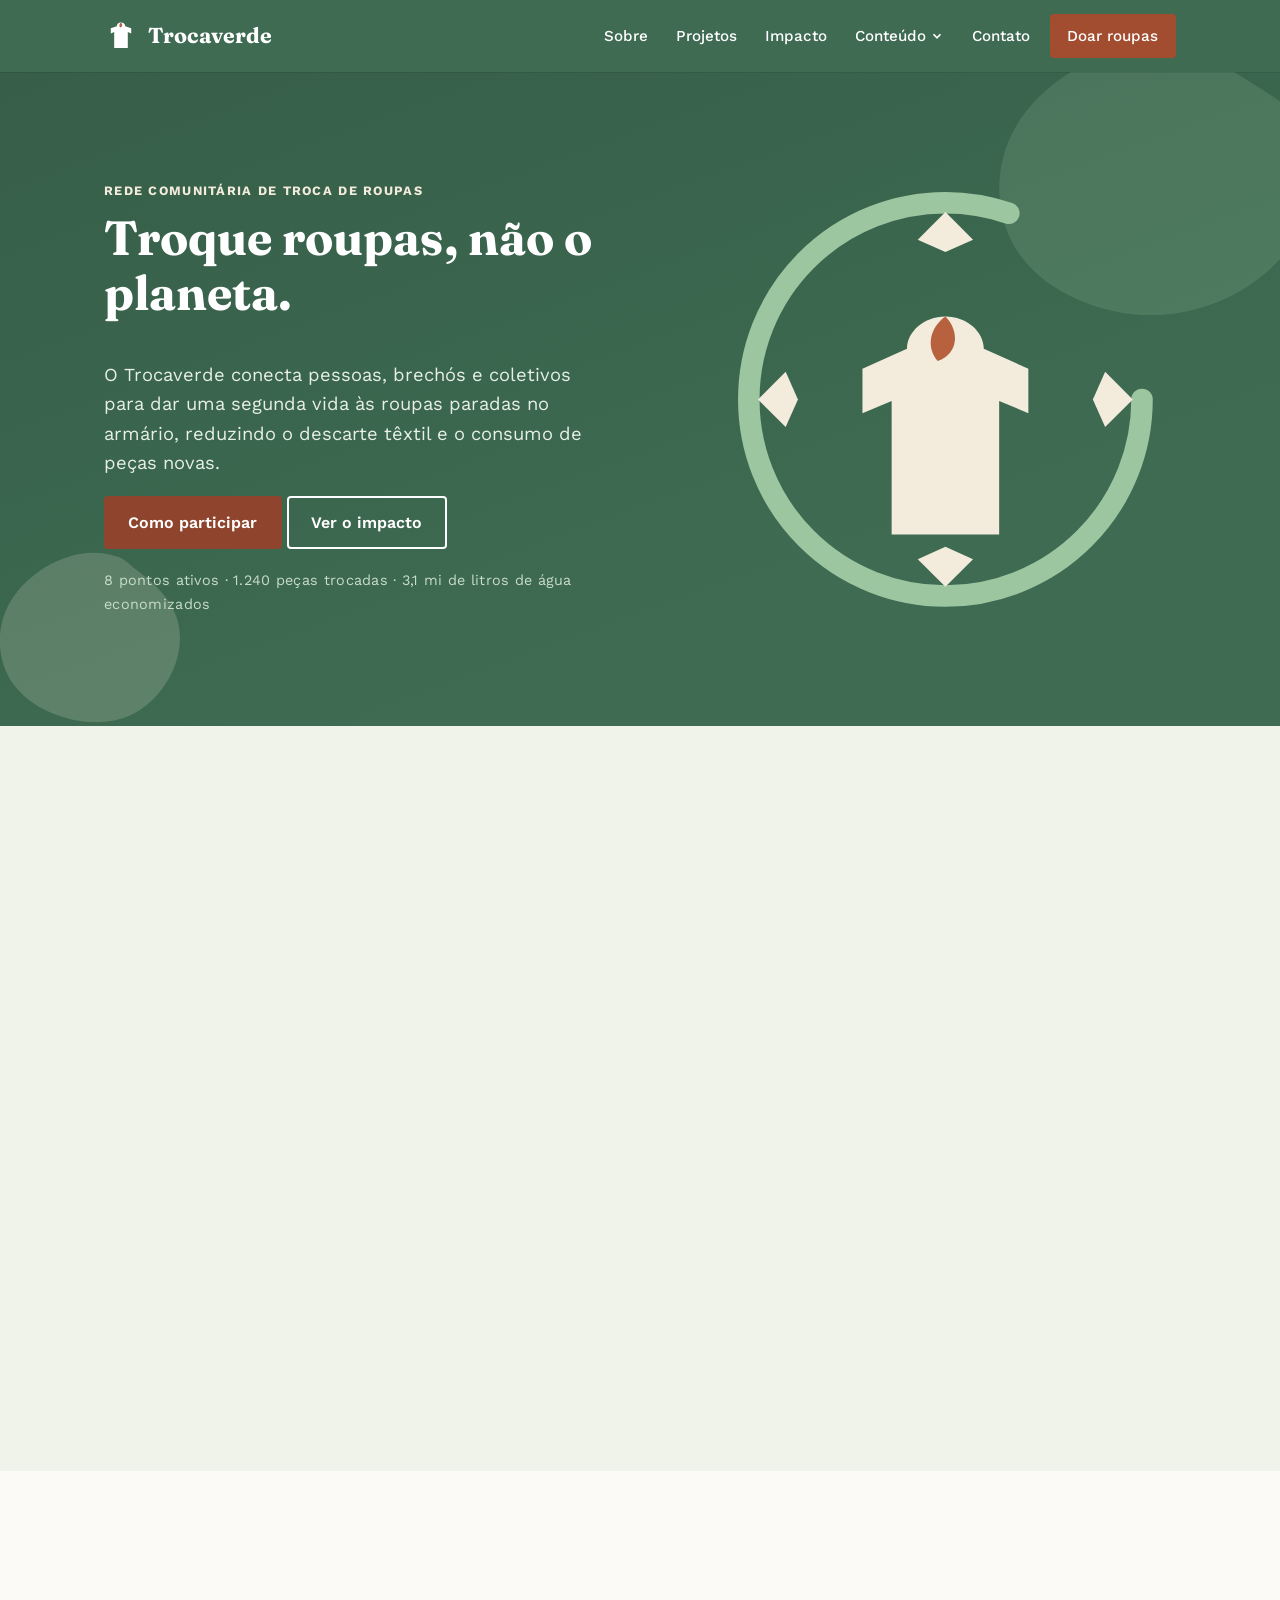
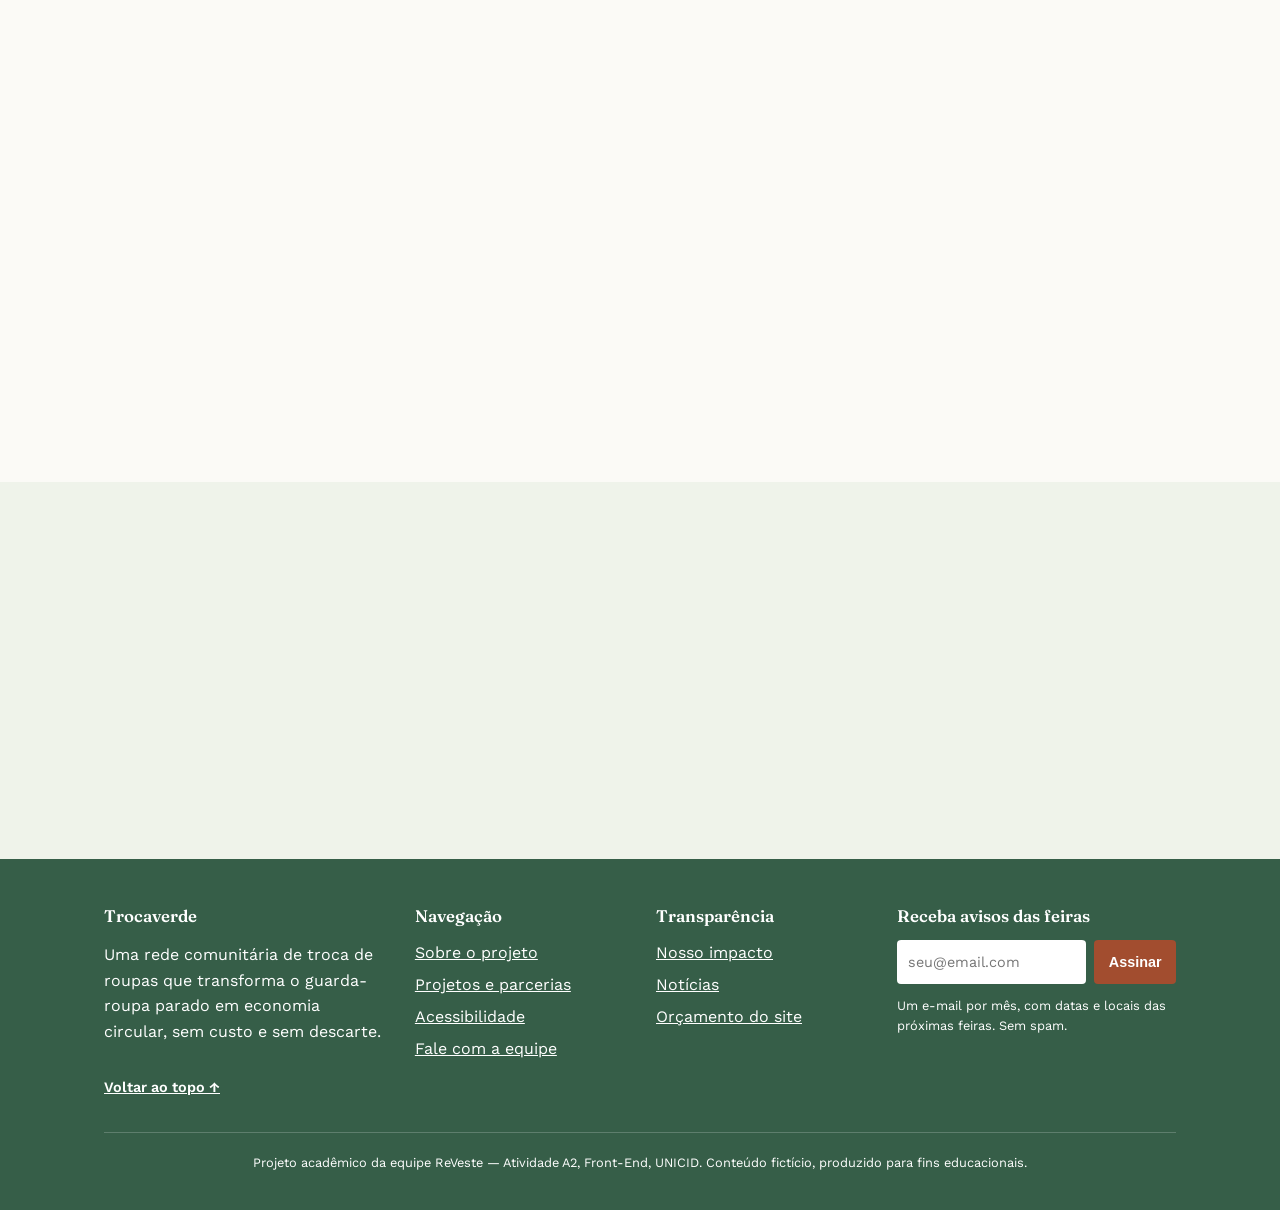
==== index.html @ b0b79efe "Replace checkbox with button for navigation toggle" ====
<!DOCTYPE html>
<html lang="pt-BR">
<head>
  <meta charset="UTF-8">
  <meta name="viewport" content="width=device-width, initial-scale=1.0">
  <title>Trocaverde — troque roupas, não o planeta</title>
  <meta name="description" content="Trocaverde é uma rede comunitária de troca e reaproveitamento de roupas que combate o descarte têxtil e incentiva o consumo consciente.">
  <link rel="preconnect" href="https://fonts.googleapis.com">
  <link rel="preconnect" href="https://fonts.gstatic.com" crossorigin>
  <link href="https://fonts.googleapis.com/css2?family=Fraunces:opsz,wght@9..144,500;9..144,700&family=Work+Sans:wght@400;500;600;700&display=swap" rel="stylesheet">
  <link rel="stylesheet" href="css/style.css">
  <link rel="icon" type="image/svg+xml" href="favicon.svg">
</head>
<body>
  <a class="skip-link" href="#conteudo-principal">Pular para o conteúdo principal</a>

  <header class="site-header">
    <div class="container">
      <a class="brand" href="index.html" aria-label="Trocaverde — página inicial">
        <svg viewBox="0 0 40 40" aria-hidden="true" focusable="false">
          <path d="M20 4c-2.8 0-5 2-5 4.4L8 11v6l4-1.6V34h16V15.4L32 17v-6l-7-2.6C25 6 22.8 4 20 4z" fill="#ffffff"/>
          <path d="M20 4c2 2 2 5-1 6-1.6-2-1-4.6 1-6z" fill="#B8613F"/>
        </svg>
        Trocaverde
      </a>
      <button type="button" class="nav-toggle-button" aria-label="Abrir menu de navegação" aria-expanded="false" aria-controls="main-nav">
        <svg viewBox="0 0 24 24" aria-hidden="true" focusable="false"><path d="M3 6h18M3 12h18M3 18h18" stroke="currentColor" stroke-width="2" stroke-linecap="round"/></svg>
      </button>
      <nav class="main-nav" id="main-nav" aria-label="Navegação principal">
        <ul>
          <li><a href="sobre.html">Sobre</a></li>
          <li><a href="projetos.html">Projetos</a></li>
          <li><a href="impacto.html">Impacto</a></li>
          <li class="has-dropdown">
            <button type="button" class="dropdown-toggle" aria-expanded="false" aria-controls="conteudo-menu">
              Conteúdo
              <svg class="chevron" viewBox="0 0 16 16" aria-hidden="true" focusable="false"><path d="M4 6l4 4 4-4" fill="none" stroke="currentColor" stroke-width="2"/></svg>
            </button>
            <ul class="dropdown" id="conteudo-menu">
              <li><a href="galeria.html">Galeria</a></li>
              <li><a href="midia.html">Mídia</a></li>
              <li><a href="noticias.html">Notícias</a></li>
              <li><a href="acessibilidade.html">Acessibilidade</a></li>
            </ul>
          </li>
          <li><a href="contato.html">Contato</a></li>
        </ul>
        <a class="btn btn-cta" href="contato.html#formulario">Doar roupas</a>
      </nav>
    </div>
  </header>

  <main id="conteudo-principal">
    <section class="hero">
      <div class="hero-blobs" aria-hidden="true">
        <svg class="blob-1" viewBox="0 0 200 200"><path d="M44,-58C60,-48,79,-38,86,-23C93,-8,88,12,78,28C68,44,53,56,36,63C19,70,0,72,-19,68C-38,64,-57,54,-68,39C-79,24,-82,4,-77,-14C-72,-32,-59,-47,-43,-57C-27,-67,-8,-72,9,-70C26,-68,32,-68,44,-58Z" fill="#9CC6A0" transform="translate(100 100)"/></svg>
        <svg class="blob-2" viewBox="0 0 200 200"><path d="M38,-49C50,-40,61,-29,66,-16C71,-3,70,12,64,26C58,40,47,53,33,60C19,67,2,68,-15,64C-32,60,-49,51,-59,37C-69,23,-72,4,-67,-13C-62,-30,-49,-44,-34,-53C-19,-62,-2,-66,13,-63C28,-60,26,-58,38,-49Z" fill="#F3ECDC" transform="translate(100 100)"/></svg>
      </div>
      <div class="container">
        <div>
          <p class="eyebrow" style="color:#F3ECDC;">Rede comunitária de troca de roupas</p>
          <h1>Troque roupas, não o planeta.</h1>
          <p class="lede">O Trocaverde conecta pessoas, brechós e coletivos para dar uma segunda vida às roupas paradas no armário, reduzindo o descarte têxtil e o consumo de peças novas.</p>
          <p>
            <a class="btn btn-primary" href="projetos.html">Como participar</a>
            <a class="btn btn-outline" href="impacto.html">Ver o impacto</a>
          </p>
          <p class="hero-trust">8 pontos ativos · 1.240 peças trocadas · 3,1 mi de litros de água economizados</p>
        </div>
        <svg class="hero-figure" viewBox="0 0 300 300" role="img" aria-label="Ilustração de uma camiseta cercada por setas circulares, representando a troca de roupas">
          <circle cx="150" cy="150" r="128" fill="none" stroke="#9CC6A0" stroke-width="14" stroke-dasharray="700" stroke-dashoffset="55" stroke-linecap="round"/>
          <path d="M150 28 l18 18 -18 8 -18-8Z" fill="#F3ECDC"/>
          <path d="M272 150 l-18 18 -8-18 8-18Z" fill="#F3ECDC"/>
          <path d="M150 272 l-18-18 18-8 18 8Z" fill="#F3ECDC"/>
          <path d="M28 150 l18-18 8 18-8 18Z" fill="#F3ECDC"/>
          <path d="M150 96c-14 0-25 10-25 21l-29 13v29l19-8v87h70v-87l19 8v-29l-29-13c0-11-11-21-25-21z" fill="#F3ECDC"/>
          <path d="M150 96c9 9 9 24-5 29-8-9-5-22 5-29z" fill="#B8613F"/>
        </svg>
      </div>
    </section>

    <section class="stats-strip" aria-label="Números do Trocaverde">
      <div class="container">
        <div class="grid grid--3">
          <div class="stat-overlap reveal">
            <span class="stat-number" data-counter="1240">0</span>
            <p>peças trocadas ou reaproveitadas</p>
          </div>
          <div class="stat-overlap reveal">
            <span class="stat-number">3,1 mi</span>
            <p>litros de água economizados (estimativa)</p>
          </div>
          <div class="stat-overlap reveal">
            <span class="stat-number" data-counter="8">0</span>
            <p>pontos de troca ativos na cidade</p>
          </div>
        </div>
      </div>
    </section>

    <section class="section">
      <div class="container">
        <div class="section-head reveal">
          <p class="eyebrow">Como funciona</p>
          <h2>Um ciclo simples: leve, troque, reaproveite</h2>
          <p>Em vez de descartar uma peça em bom estado, você a coloca de volta em circulação, e ela ganha um novo dono e uma nova história.</p>
        </div>
        <div class="steps reveal">
          <div class="step">
            <h3>Leve</h3>
            <p>Separe roupas em bom estado que você não usa mais e leve até um dos nossos pontos de troca.</p>
          </div>
          <div class="step">
            <h3>Troque</h3>
            <p>Escolha outras peças disponíveis no ponto de troca, sem custo. O único critério é o cuidado com o que é compartilhado.</p>
          </div>
          <div class="step">
            <h3>Reaproveite</h3>
            <p>O que não é trocado vai para ONGs e cooperativas parceiras, prolongando a vida útil de cada peça.</p>
          </div>
        </div>
      </div>
    </section>

    <section class="section section--alt">
      <div class="container">
        <div class="section-head reveal">
          <p class="eyebrow">Impacto</p>
          <h2>O impacto de trocar em vez de comprar</h2>
          <p>Números acumulados em 2026. O detalhamento completo está na página de impacto.</p>
        </div>
        <div class="grid grid--3">
          <article class="card reveal">
            <svg class="card-icon" viewBox="0 0 48 48" aria-hidden="true"><path d="M18 8a6 6 0 0 1 12 0v4l8 5a3 3 0 0 1-2 5.5H12A3 3 0 0 1 10 17l8-5z" fill="currentColor"/></svg>
            <h3>Roupas em circulação</h3>
            <p>1.240 peças já encontraram um novo dono, evitando que virassem resíduo.</p>
          </article>
          <article class="card reveal">
            <svg class="card-icon" viewBox="0 0 48 48" aria-hidden="true"><path d="M24 6c8 8 14 14 14 22a14 14 0 0 1-28 0c0-8 6-14 14-22z" fill="currentColor"/></svg>
            <h3>Água economizada</h3>
            <p>Cada peça que deixa de ser produzida poupa, em média, 2.500 litros de água.</p>
          </article>
          <article class="card reveal">
            <svg class="card-icon" viewBox="0 0 48 48" aria-hidden="true"><path d="M10 40V20l14-10 14 10v20H30V28H18v12z" fill="currentColor"/></svg>
            <h3>Pontos ativos</h3>
            <p>Oito pontos de troca fixos espalhados pela cidade, além das feiras mensais.</p>
          </article>
        </div>
      </div>
    </section>

    <section class="section">
      <div class="container">
        <div class="section-head reveal">
          <p class="eyebrow">Inclusão</p>
          <h2>Feito para todo mundo</h2>
          <p>O site e os pontos de troca são pensados para qualquer pessoa, incluindo quem usa leitor de tela, navega só pelo teclado ou precisa de alto contraste.</p>
          <p><a href="acessibilidade.html">Conheça nossas medidas de acessibilidade</a></p>
        </div>
      </div>
    </section>
  </main>

  <footer class="site-footer">
    <div class="container">
      <div class="footer-grid">
        <div>
          <h2>Trocaverde</h2>
          <p>Uma rede comunitária de troca de roupas que transforma o guarda-roupa parado em economia circular, sem custo e sem descarte.</p>
          <a class="back-to-top" href="#conteudo-principal">Voltar ao topo ↑</a>
        </div>
        <div>
          <h2>Navegação</h2>
          <ul>
            <li><a href="sobre.html">Sobre o projeto</a></li>
            <li><a href="projetos.html">Projetos e parcerias</a></li>
            <li><a href="acessibilidade.html">Acessibilidade</a></li>
            <li><a href="contato.html">Fale com a equipe</a></li>
          </ul>
        </div>
        <div>
          <h2>Transparência</h2>
          <ul>
            <li><a href="impacto.html">Nosso impacto</a></li>
            <li><a href="noticias.html">Notícias</a></li>
            <li><a href="orcamento_hospedagem.html">Orçamento do site</a></li>
          </ul>
        </div>
        <div>
          <h2>Receba avisos das feiras</h2>
          <form class="newsletter-form" data-newsletter-form>
            <label for="newsletter-email" class="visually-hidden">Seu e-mail</label>
            <input type="email" id="newsletter-email" name="newsletter-email" placeholder="seu@email.com" required autocomplete="email">
            <button type="submit">Assinar</button>
          </form>
          <p class="newsletter-status" role="status" aria-live="polite" aria-atomic="true" hidden></p>
          <p class="social-note">Um e-mail por mês, com datas e locais das próximas feiras. Sem spam.</p>
        </div>
      </div>
      <p class="footer-bottom">Projeto acadêmico da equipe ReVeste — Atividade A2, Front-End, UNICID. Conteúdo fictício, produzido para fins educacionais.</p>
    </div>
  </footer>

  <script src="js/main.js" defer></script>
</body>
</html>
---- css/style.css ----
/* ==========================================================================
   Trocaverde — folha de estilos (equipe ReVeste)
   ========================================================================== */

:root {
  --color-bg: #EFF3EA;
  --color-bg-alt: #FBFAF6;
  --color-ink: #1F2A22;
  --color-ink-soft: #4A564C;
  --color-primary: #3E6B52;
  --color-primary-dark: #365E48;
  --color-secondary: #9CC6A0;
  --color-accent: #A24D2F;
  --color-accent-dark: #8F452D;
  --color-card: #F3ECDC;
  --color-border: rgba(31, 42, 34, 0.18);
  --color-white: #ffffff;

  --font-display: 'Fraunces', Georgia, serif;
  --font-body: 'Work Sans', Arial, sans-serif;

  --text-xs: 0.8rem;
  --text-sm: 0.9rem;
  --text-base: 1rem;
  --text-lg: 1.15rem;
  --text-xl: 1.35rem;
  --text-2xl: 1.75rem;
  --text-3xl: 2.25rem;

  --space-1: 0.25rem;
  --space-2: 0.5rem;
  --space-3: 0.75rem;
  --space-4: 1rem;
  --space-5: 1.5rem;
  --space-6: 2rem;
  --space-7: 3rem;
  --space-8: 4rem;

  --max-width: 1120px;
  --radius-sm: 4px;
  --radius-md: 8px;
  --radius-lg: 12px;
}

*, *::before, *::after { box-sizing: border-box; }
html { scroll-behavior: smooth; }
body {
  margin: 0;
  font-family: var(--font-body);
  color: var(--color-ink);
  background: var(--color-bg);
  line-height: 1.6;
}
img, svg { max-width: 100%; }
a { color: var(--color-primary-dark); }
ul { list-style: none; margin: 0; padding: 0; }
h1, h2, h3 {
  font-family: var(--font-display);
  color: var(--color-primary-dark);
  line-height: 1.15;
  margin-top: 0;
}
h1 { font-size: clamp(2rem, 4vw, 3rem); font-weight: 700; }
h2 { font-size: clamp(1.5rem, 3vw, 2.1rem); font-weight: 600; }
h3 { font-size: var(--text-xl); font-weight: 600; }
p { max-width: 68ch; }
code { background: rgba(31,42,34,0.08); padding: 0.1rem 0.35rem; border-radius: var(--radius-sm); }

.container {
  width: 100%;
  max-width: var(--max-width);
  margin-inline: auto;
  padding-inline: 1.5rem;
}

/* ---------- Acessibilidade ---------- */
:focus-visible {
  outline: 3px solid var(--color-accent);
  outline-offset: 3px;
}
.skip-link {
  position: absolute;
  left: -999px;
  top: 0;
  background: var(--color-primary-dark);
  color: var(--color-white);
  padding: 0.75rem 1.25rem;
  z-index: 100;
}
.skip-link:focus { left: 0; }
.visually-hidden {
  position: absolute;
  width: 1px;
  height: 1px;
  margin: -1px;
  padding: 0;
  overflow: hidden;
  clip: rect(0, 0, 0, 0);
  white-space: nowrap;
  border: 0;
}
@media (prefers-reduced-motion: reduce) {
  html { scroll-behavior: auto; }
  *, *::before, *::after { animation-duration: 0.001ms !important; transition-duration: 0.001ms !important; }
  .reveal { opacity: 1 !important; transform: none !important; }
}

/* ---------- Cabeçalho e navegação ---------- */
.site-header {
  position: sticky;
  top: 0;
  z-index: 50;
  background: var(--color-primary);
  box-shadow: 0 1px 0 rgba(0,0,0,0.08);
  transition: box-shadow 0.25s ease;
}
.site-header.is-scrolled {
  box-shadow: 0 4px 18px rgba(0,0,0,0.18);
}
.site-header .container {
  display: flex;
  align-items: center;
  justify-content: space-between;
  padding-block: 0.9rem;
  gap: 1rem;
  transition: padding 0.25s ease;
}
.site-header.is-scrolled .container { padding-block: 0.55rem; }

.brand {
  display: flex;
  align-items: center;
  gap: 0.6rem;
  color: var(--color-white);
  text-decoration: none;
  font-family: var(--font-display);
  font-size: 1.35rem;
  font-weight: 700;
}
.brand svg { width: 34px; height: 34px; flex-shrink: 0; }
.brand:hover { opacity: 0.9; }

.nav-toggle-button {
  display: none;
  color: var(--color-white);
  cursor: pointer;
  padding: 0.55rem;
  min-width: 44px;
  min-height: 44px;
  align-items: center;
  justify-content: center;
  border: 1px solid rgba(255,255,255,0.55);
  border-radius: var(--radius-sm);
  background: transparent;
}
.nav-toggle-button svg { width: 28px; height: 28px; }
.nav-toggle-button:focus-visible {
  outline: 3px solid var(--color-white);
  outline-offset: 3px;
}

.main-nav {
  display: flex;
  align-items: center;
  gap: 0.5rem;
}
.main-nav ul {
  display: flex;
  flex-wrap: wrap;
  gap: 0.25rem;
  align-items: center;
}
.main-nav a,
.dropdown-toggle {
  display: inline-flex;
  align-items: center;
  gap: 0.25rem;
  color: var(--color-white);
  text-decoration: none;
  font-family: var(--font-body);
  font-size: 0.95rem;
  font-weight: 500;
  padding: 0.5rem 0.75rem;
  border-radius: var(--radius-sm);
  background: transparent;
  border: 0;
  cursor: pointer;
  position: relative;
}
.main-nav a::after,
.dropdown-toggle::after {
  content: "";
  position: absolute;
  left: 0.75rem;
  right: 0.75rem;
  bottom: 0.25rem;
  height: 2px;
  background: var(--color-secondary);
  transform: scaleX(0);
  transform-origin: left;
  transition: transform 0.2s ease;
}
.main-nav a:hover::after,
.dropdown-toggle:hover::after,
.main-nav a[aria-current="page"]::after,
.has-current > .dropdown-toggle::after {
  transform: scaleX(1);
}
.main-nav a:hover,
.dropdown-toggle:hover { background: rgba(0,0,0,0.12); }
.main-nav a:focus-visible,
.dropdown-toggle:focus-visible { outline-color: var(--color-white); }

.has-dropdown { position: relative; }
.chevron { width: 14px; height: 14px; }
.main-nav .dropdown {
  display: none;
  position: absolute;
  top: 100%;
  left: 0;
  min-width: 200px;
  background: var(--color-primary-dark);
  border-radius: var(--radius-md);
  padding: 0.5rem;
  box-shadow: 0 12px 32px rgba(0,0,0,0.22);
  z-index: 10;
}
.has-dropdown.is-open > .dropdown { display: block; }
.dropdown[hidden] { display: none !important; }
.dropdown li { width: 100%; }
.dropdown a { display: block; width: 100%; padding: 0.5rem 0.75rem; }
.dropdown a::after { display: none; }
.has-dropdown.has-current > .dropdown-toggle::after {
  background: var(--color-accent);
  transform: scaleX(1);
}

.btn-cta {
  background: var(--color-accent) !important;
  color: var(--color-white) !important;
  font-weight: 600;
  padding: 0.6rem 1.1rem !important;
  border-radius: var(--radius-sm);
  white-space: nowrap;
}
.btn-cta::after { display: none !important; }
.btn-cta:hover { background: #8F452D !important; }

@media (max-width: 900px) {
  .nav-toggle-button { display: inline-flex; }
  .site-header .container { flex-wrap: wrap; }
  .main-nav { display: none; width: 100%; order: 3; flex-direction: column; align-items: stretch; padding-bottom: 1rem; }
  .site-header.menu-open .main-nav { display: flex; }
  .main-nav ul { flex-direction: column; align-items: stretch; }
  .main-nav a, .dropdown-toggle { padding: 0.65rem 0.5rem; }
  .main-nav a::after, .dropdown-toggle::after { display: none; }
  .has-dropdown { width: 100%; }
  .main-nav .dropdown { position: static; box-shadow: none; padding-left: 1rem; background: transparent; min-width: 0; }
  .btn-cta { margin-top: 0.5rem; text-align: center; }
}

/* ---------- Hero e faixas de topo ---------- */
.hero {
  background: linear-gradient(160deg, var(--color-primary-dark) 0%, var(--color-primary) 70%);
  color: var(--color-white);
  padding-block: clamp(3rem, 8vw, 6rem);
  position: relative;
  overflow: hidden;
}
.hero-blobs {
  position: absolute;
  inset: 0;
  pointer-events: none;
  opacity: 0.18;
}
.hero-blobs svg { position: absolute; }
.hero-blobs .blob-1 { width: 380px; top: -80px; right: -60px; }
.hero-blobs .blob-2 { width: 260px; bottom: -40px; left: -40px; }
.hero h1 { color: var(--color-white); }
.hero .container {
  display: grid;
  grid-template-columns: 1.1fr 0.9fr;
  gap: 3rem;
  align-items: center;
  position: relative;
  z-index: 1;
}
.hero p.lede { font-size: var(--text-lg); color: #E7EFE6; max-width: 46ch; }
.hero-trust {
  margin-top: 1.25rem;
  font-size: var(--text-sm);
  color: #C9DCC9;
  letter-spacing: 0.02em;
}
.hero-figure { width: 100%; aspect-ratio: 1 / 1; }
@media (max-width: 780px) {
  .hero .container { grid-template-columns: 1fr; }
  .hero-figure { max-width: 280px; margin-inline: auto; }
}

.page-hero {
  background: var(--color-primary-dark);
  color: var(--color-white);
  padding-block: 2.75rem;
}
.page-hero h1 { color: var(--color-white); }
.page-hero p { color: #E7EFE6; font-size: var(--text-lg); max-width: 62ch; margin-bottom: 0; }

/* ---------- Estatísticas sobrepostas ---------- */
.stats-strip {
  margin-top: -3.5rem;
  position: relative;
  z-index: 2;
  padding-bottom: 1.5rem;
}
.stat-overlap {
  background: var(--color-bg-alt);
  border-radius: var(--radius-lg);
  padding: 1.75rem;
  box-shadow: 0 10px 30px rgba(31,42,34,0.15);
  text-align: center;
}
.stat-overlap .stat-number {
  font-family: var(--font-display);
  font-size: 2.5rem;
  font-weight: 700;
  color: var(--color-primary-dark);
  display: block;
  line-height: 1.1;
}
.stat-overlap p { color: var(--color-ink-soft); margin: 0.5rem 0 0; font-size: 0.95rem; max-width: none; }

/* ---------- Botões ---------- */
.btn {
  display: inline-block;
  font-family: var(--font-body);
  font-weight: 600;
  font-size: var(--text-base);
  text-decoration: none;
  padding: 0.75rem 1.4rem;
  border-radius: var(--radius-sm);
  border: 2px solid transparent;
  cursor: pointer;
  transition: background 0.2s ease, transform 0.2s ease;
}
.btn-primary { background: var(--color-accent-dark); color: var(--color-white); }
.btn-primary:hover { background: #743923; }
.btn-outline { color: var(--color-white); border-color: var(--color-white); }
.btn-outline:hover { background: rgba(255,255,255,0.14); }
.hero .btn:focus-visible { outline-color: var(--color-white); }

/* ---------- Seções e grades ---------- */
.section { padding-block: clamp(2.5rem, 6vw, 4.5rem); }
.section--alt { background: var(--color-bg-alt); }
.section-head { max-width: 62ch; margin-bottom: 2rem; }
.section-head p { color: var(--color-ink-soft); }

.eyebrow {
  display: inline-block;
  font-size: var(--text-xs);
  font-weight: 700;
  letter-spacing: 0.1em;
  text-transform: uppercase;
  color: var(--color-accent-dark);
  margin-bottom: 0.5rem;
}

.grid { display: grid; gap: 1.75rem; }
.grid--3 { grid-template-columns: repeat(3, 1fr); }
.grid--2 { grid-template-columns: repeat(2, 1fr); }
@media (max-width: 900px) { .grid--3 { grid-template-columns: repeat(2, 1fr); } }
@media (max-width: 620px) { .grid--3, .grid--2 { grid-template-columns: 1fr; } }

/* ---------- Cards ---------- */
.card {
  background: var(--color-card);
  border-radius: var(--radius-lg);
  padding: 1.75rem;
  box-shadow: 0 2px 8px rgba(31,42,34,0.06);
  transition: transform 0.22s ease, box-shadow 0.22s ease;
}
.card:hover {
  transform: translateY(-4px);
  box-shadow: 0 10px 24px rgba(31,42,34,0.12);
}
.card h3 { margin-bottom: 0.5rem; }
.card p { color: var(--color-ink-soft); margin-bottom: 0; }

.card-icon {
  width: 40px;
  height: 40px;
  color: var(--color-primary-dark);
  margin-bottom: 1rem;
}

.stat-card {
  background: var(--color-primary-dark);
  color: var(--color-white);
  border-radius: var(--radius-lg);
  padding: 1.75rem;
  box-shadow: 0 2px 8px rgba(31,42,34,0.08);
}
.stat-card .stat-number {
  font-family: var(--font-display);
  font-size: 2.5rem;
  font-weight: 700;
  display: block;
  line-height: 1.1;
}
.stat-card p { color: #E7EFE6; margin-bottom: 0; }

.leaf-list li { position: relative; padding-left: 1.6rem; margin-bottom: 0.75rem; }
.leaf-list li::before {
  content: "";
  position: absolute;
  left: 0;
  top: 0.5rem;
  width: 10px;
  height: 10px;
  background: var(--color-accent);
  border-radius: 40% 0 40% 0;
}

.hint { font-size: var(--text-sm); color: var(--color-ink-soft); font-weight: 400; }

/* ---------- Passos numerados ---------- */
.steps {
  counter-reset: step;
  display: grid;
  gap: 2rem;
  grid-template-columns: repeat(3, 1fr);
  position: relative;
  padding-top: 1rem;
}
.steps::before {
  content: "";
  position: absolute;
  top: 3.25rem;
  left: 16.66%;
  right: 16.66%;
  height: 2px;
  background: var(--color-secondary);
  z-index: 0;
}
.step { text-align: center; position: relative; z-index: 1; }
.step::before {
  counter-increment: step;
  content: counter(step);
  display: inline-flex;
  align-items: center;
  justify-content: center;
  width: 3.5rem;
  height: 3.5rem;
  border-radius: 50%;
  background: var(--color-primary);
  color: var(--color-white);
  font-family: var(--font-display);
  font-size: 1.5rem;
  font-weight: 700;
  margin-bottom: 1rem;
  box-shadow: 0 4px 12px rgba(31,42,34,0.15);
}
.step h3 { margin-bottom: 0.35rem; }
.step p { color: var(--color-ink-soft); max-width: 32ch; margin-inline: auto; }
@media (max-width: 720px) {
  .steps { grid-template-columns: 1fr; }
  .steps::before { display: none; }
}

/* ---------- Citação em destaque ---------- */
.pull-quote {
  border-left: 4px solid var(--color-accent);
  background: var(--color-bg-alt);
  padding: 1.5rem 1.75rem;
  border-radius: var(--radius-md);
  font-family: var(--font-display);
  font-size: var(--text-lg);
  color: var(--color-primary-dark);
  max-width: 62ch;
}
.pull-quote cite {
  display: block;
  margin-top: 0.75rem;
  font-family: var(--font-body);
  font-size: var(--text-sm);
  font-style: normal;
  color: var(--color-ink-soft);
}

/* ---------- Tabelas ---------- */
.table-wrap { overflow-x: auto; max-width: 100%; }
.table-wrap:focus-visible { outline: 3px solid var(--color-accent); outline-offset: 3px; }
table { width: 100%; border-collapse: collapse; min-width: 560px; background: var(--color-bg-alt); }
caption { text-align: left; font-weight: 600; margin-bottom: 0.75rem; color: var(--color-ink-soft); }
th, td { text-align: left; padding: 0.85rem 1rem; border-bottom: 1px solid var(--color-border); }
thead th { background: var(--color-primary); color: var(--color-white); font-weight: 600; }
tbody tr:nth-child(even) { background: rgba(62,107,82,0.07); }
tbody tr.is-highlight { outline: 2px solid var(--color-accent); outline-offset: -2px; }

/* ---------- Gráfico de barras ---------- */
.bar-chart {
  display: flex;
  align-items: flex-end;
  gap: 0.85rem;
  height: 320px;
  padding: 2.5rem 0 2.75rem;
  margin-top: 1rem;
}
.bar {
  flex: 1;
  height: calc(var(--value) / 280 * 100%);
  background: var(--color-secondary);
  border-radius: 6px 6px 0 0;
  position: relative;
  min-height: 1rem;
  transition: background 0.2s ease;
}
.bar--highlight { background: var(--color-accent); }
.bar span {
  position: absolute;
  top: -1.6rem;
  left: 50%;
  transform: translateX(-50%);
  font-size: var(--text-sm);
  font-weight: 600;
  color: var(--color-ink);
}
.bar b {
  position: absolute;
  bottom: -1.9rem;
  left: 50%;
  transform: translateX(-50%);
  font-size: var(--text-sm);
  font-weight: 500;
  color: var(--color-ink-soft);
}
@media (max-width: 560px) {
  .bar-chart { gap: 0.4rem; height: 260px; }
  .bar span { font-size: 0.8rem; }
  .bar b { font-size: 0.8rem; }
}

/* ---------- Barras de progresso ---------- */
.progress-list { display: grid; gap: 1rem; margin-bottom: 2rem; max-width: 640px; }
.progress-head {
  display: flex;
  justify-content: space-between;
  font-size: var(--text-sm);
  font-weight: 600;
  margin-bottom: 0.35rem;
}
.progress-track {
  background: rgba(62,107,82,0.15);
  border-radius: 999px;
  height: 10px;
  overflow: hidden;
}
.progress-fill {
  height: 100%;
  background: var(--color-primary);
  border-radius: 999px;
}
.progress-fill--accent { background: var(--color-accent); }

/* ---------- Galeria ---------- */
.gallery-filters {
  display: flex;
  flex-wrap: wrap;
  gap: 0.5rem;
  margin-bottom: 2rem;
}
.gallery-filters button {
  font-family: var(--font-body);
  font-size: var(--text-sm);
  font-weight: 600;
  padding: 0.5rem 1rem;
  border-radius: 999px;
  border: 1.5px solid var(--color-border);
  background: var(--color-bg-alt);
  color: var(--color-ink);
  cursor: pointer;
  transition: background 0.2s, color 0.2s, border-color 0.2s;
}
.gallery-filters button[aria-pressed="true"] {
  background: var(--color-primary);
  color: var(--color-white);
  border-color: var(--color-primary);
}

.gallery-grid {
  display: grid;
  grid-template-columns: repeat(3, minmax(0, 1fr));
  gap: 1.25rem;
  align-items: start;
}
@media (max-width: 900px) {
  .gallery-grid { grid-template-columns: repeat(2, minmax(0, 1fr)); }
}
@media (max-width: 560px) {
  .gallery-grid { grid-template-columns: 1fr; gap: 1.5rem; }
}
.gallery-grid figure {
  display: flex;
  flex-direction: column;
  min-width: 0;
  margin: 0;
  border-radius: 0;
  overflow: visible;
  background: transparent;
}
.gallery-grid figure[hidden] { display: none; }
.gallery-trigger {
  display: block;
  width: 100%;
  height: auto;
  flex: 0 0 auto;
  padding: 0;
  border: 0;
  border-radius: var(--radius-md);
  text-align: left;
  color: inherit;
  background: transparent;
  cursor: zoom-in;
}
.gallery-trigger:focus-visible {
  outline: 3px solid var(--color-accent);
  outline-offset: 4px;
}
.gallery-trigger:hover .swatch { filter: brightness(0.97); }
.gallery-caption {
  display: block;
  flex: 0 0 auto;
  margin: 0.55rem 0 0.85rem;
  font-size: var(--text-sm);
  line-height: 1.5;
  color: var(--color-ink);
}
.gallery-caption .fonte {
  display: block;
  font-size: var(--text-xs);
  line-height: 1.5;
  color: var(--color-ink-soft);
  margin-top: 0.15rem;
}

.swatch {
  width: 100%;
  aspect-ratio: 4 / 5;
  display: flex;
  align-items: center;
  justify-content: center;
  position: relative;
  overflow: hidden;
  border-radius: var(--radius-md);
  background: #fff;
}
.swatch img {
  display: block;
  width: 100%;
  height: 100%;
  object-fit: contain;
}
.swatch svg { width: 38%; height: auto; }
.swatch--verde { background: #9CC6A0; color: #2B4C3A; }
.swatch--bege { background: #F3ECDC; color: #8F452D; }
.swatch--verde-claro { background: #CFE0D2; color: #2B4C3A; }
.swatch--creme { background: #E8D9C3; color: #3E6B52; }
.swatch--verde-medio { background: #B8DBC0; color: #2B4C3A; }



/* Lightbox */
dialog {
  border: 0;
  border-radius: var(--radius-lg);
  padding: 1.5rem;
  max-width: 520px;
  width: 92vw;
  background: var(--color-bg-alt);
  color: var(--color-ink);
}
dialog::backdrop { background: rgba(15, 22, 18, 0.65); }
dialog .close {
  position: absolute;
  top: 0.5rem;
  right: 0.5rem;
  background: transparent;
  border: 0;
  font-size: 1.5rem;
  line-height: 1;
  cursor: pointer;
  color: var(--color-ink);
  padding: 0.35rem 0.6rem;
  border-radius: var(--radius-sm);
}
dialog .close:hover { background: rgba(0,0,0,0.08); }
dialog .lightbox-content .swatch { width: 100%; border-radius: var(--radius-md); }
dialog .lightbox-caption { margin-top: 1rem; font-size: var(--text-sm); }

/* ---------- Mídia ---------- */
.media-grid {
  display: grid;
  grid-template-columns: 1.4fr 1fr;
  gap: 1.75rem;
  margin-bottom: 2.75rem;
  align-items: start;
}
@media (max-width: 820px) { .media-grid { grid-template-columns: 1fr; } }

.media-block { margin-bottom: 2.75rem; }
.media-block h2 { font-size: var(--text-2xl); }

/* Caixa do vídeo */
.media-frame { 
  background: var(--color-ink); 
  border-radius: var(--radius-lg); 
  overflow: hidden; 
  aspect-ratio: 16 / 9; 
  width: 100%; 
}

/* Vídeo e Iframe preenchem a caixa sem cortar (contain em vez de cover) */
.media-frame video, 
iframe.map-embed { 
  width: 100%; 
  height: 100%; 
  object-fit: contain; /* Mostra o vídeo inteiro */
  display: block; 
  border: 0; 
}

/* Áudio volta ao normal */
audio { 
  width: 100%; 
  height: 54px; /* Remove a altura forçada */
  display: block; 
  margin-bottom: 1rem;
  background: var(--color-card);
  border-radius: var(--radius-sm);
}

/* Mapa */
iframe.map-embed { height: 360px; }

.transcript {
  margin-top: 0.75rem;
  font-size: var(--text-sm);
  color: var(--color-ink-soft);
}
.transcript summary { cursor: pointer; font-weight: 600; color: var(--color-primary-dark); }
.transcript p { margin-top: 0.5rem; }

.map-layout { display: grid; grid-template-columns: 1.4fr 1fr; gap: 1.75rem; align-items: start; }
@media (max-width: 820px) { .map-layout { grid-template-columns: 1fr; } }

/* ---------- Notícias ---------- */
.news-featured {
  display: grid;
  grid-template-columns: 1.2fr 1fr;
  gap: 1.75rem;
  background: var(--color-card);
  border-radius: var(--radius-lg);
  padding: 1.75rem;
  margin-bottom: 2.5rem;
  align-items: center;
}
.news-featured .news-cover { aspect-ratio: 4 / 3; border-radius: var(--radius-md); }
@media (max-width: 720px) { .news-featured { grid-template-columns: 1fr; } }

.news-cover {
  background: linear-gradient(135deg, var(--color-secondary), var(--color-primary));
  border-radius: var(--radius-md);
  display: flex;
  align-items: center;
  justify-content: center;
  color: var(--color-white);
  font-family: var(--font-display);
  font-size: var(--text-2xl);
  aspect-ratio: 16 / 9;
  margin-bottom: 0.75rem;
}
.news-cover svg { width: 48px; height: 48px; }

.news-card {
  padding-bottom: 1.5rem;
  border-bottom: 1px solid var(--color-border);
}
.news-card p { color: var(--color-ink-soft); }
.news-meta {
  display: flex;
  flex-wrap: wrap;
  gap: 0.5rem 0.9rem;
  align-items: center;
  font-size: var(--text-xs);
  color: var(--color-ink-soft);
  margin-bottom: 0.35rem;
}
.news-tag {
  background: var(--color-accent);
  color: var(--color-white);
  padding: 0.15rem 0.55rem;
  border-radius: 999px;
  font-weight: 600;
  font-size: 0.72rem;
  text-transform: uppercase;
  letter-spacing: 0.04em;
}
.news-date { color: var(--color-accent-dark) !important; font-weight: 600; font-size: var(--text-sm); margin-bottom: 0.25rem; }

/* ---------- Equipe ---------- */
.team-card { text-align: center; }
.avatar {
  width: 64px;
  height: 64px;
  border-radius: 50%;
  background: var(--color-primary);
  color: var(--color-white);
  display: inline-flex;
  align-items: center;
  justify-content: center;
  font-family: var(--font-display);
  font-size: 1.5rem;
  font-weight: 700;
  margin-bottom: 0.75rem;
}
.team-role { color: var(--color-accent-dark) !important; font-weight: 600; font-size: var(--text-sm); margin-bottom: 0.25rem !important; }

/* ---------- Formulário ---------- */
.contact-layout {
  display: grid;
  grid-template-columns: 1.6fr 1fr;
  gap: 2rem;
  align-items: start;
}
@media (max-width: 820px) { .contact-layout { grid-template-columns: 1fr; } }

.contact-aside { display: grid; gap: 1.25rem; }
.contact-aside .card { padding: 1.25rem 1.5rem; }
.contact-aside h3 { margin-bottom: 0.75rem; }

fieldset { border: 1px solid var(--color-border); border-radius: var(--radius-md); padding: 1.25rem; margin: 0 0 1.5rem; }
legend { font-family: var(--font-display); font-weight: 600; padding-inline: 0.5rem; color: var(--color-primary-dark); }
.form-grid { display: grid; grid-template-columns: repeat(2, 1fr); gap: 1.25rem; }
@media (max-width: 700px) { .form-grid { grid-template-columns: 1fr; } }
.field { display: flex; flex-direction: column; gap: 0.35rem; }
.field.full { grid-column: 1 / -1; }
label { font-weight: 600; font-size: 0.95rem; }
.check { display: flex; gap: 0.6rem; align-items: flex-start; font-weight: 500; }
.check input { margin-top: 0.3rem; }
input, select, textarea {
  font-family: var(--font-body);
  font-size: var(--text-base);
  padding: 0.7rem 0.85rem;
  border: 1.5px solid #6b776d;
  border-radius: var(--radius-sm);
  background: var(--color-white);
  color: var(--color-ink);
}
textarea { resize: vertical; min-height: 130px; }
input:user-invalid,
textarea:user-invalid,
select:user-invalid,
input[aria-invalid="true"],
textarea[aria-invalid="true"],
select[aria-invalid="true"] {
  border-color: var(--color-accent-dark);
  border-width: 2px;
}
input:focus-visible,
select:focus-visible,
textarea:focus-visible { outline-color: var(--color-accent); }

.field-error {
  color: var(--color-accent-dark);
  font-size: var(--text-sm);
  font-weight: 600;
  margin: 0;
}
.char-counter {
  font-size: var(--text-xs);
  color: var(--color-ink-soft);
  text-align: right;
  margin: 0;
}
.form-success {
  background: #d9ecdc;
  color: #1c4a2c;
  border-left: 4px solid var(--color-primary);
  padding: 0.9rem 1rem;
  border-radius: var(--radius-sm);
  font-weight: 600;
  margin-top: 1rem;
}

/* ---------- Rodapé ---------- */
.site-footer { background: var(--color-primary-dark); color: #FFFFFF; padding-block: 3rem 1.5rem; }
.footer-grid {
  display: grid;
  grid-template-columns: 1.2fr 0.9fr 0.9fr 1.2fr;
  gap: 2rem;
  margin-bottom: 2rem;
}
@media (max-width: 900px) { .footer-grid { grid-template-columns: 1fr 1fr; } }
@media (max-width: 560px) { .footer-grid { grid-template-columns: 1fr; } }
.site-footer h2 { color: var(--color-white); font-size: 1.05rem; }
.site-footer a { color: #FFFFFF; }
.site-footer li { margin-bottom: 0.4rem; }
.back-to-top {
  display: inline-block;
  margin-top: 1rem;
  font-size: var(--text-sm);
  color: #FFFFFF !important;
  text-decoration: underline;
  font-weight: 600;
}
.back-to-top:hover { text-decoration: underline; }

.newsletter-form { display: flex; flex-wrap: wrap; gap: 0.5rem; margin-top: 0.5rem; }
.newsletter-status { margin-top: 0.65rem; color: #FFFFFF; font-size: var(--text-sm); }
.newsletter-status[hidden] { display: none; }
.newsletter-form input {
  min-height: 44px;
  flex: 1;
  min-width: 0;
  padding: 0.55rem 0.7rem;
  border: 0;
  border-radius: var(--radius-sm);
  font-size: var(--text-sm);
}
.newsletter-form button {
  min-height: 44px;
  padding: 0.55rem 0.9rem;
  background: var(--color-accent);
  color: var(--color-white);
  border: 0;
  border-radius: var(--radius-sm);
  font-weight: 600;
  cursor: pointer;
  font-size: var(--text-sm);
}
.newsletter-form button:hover { background: #8F452D; }
.social-note { font-size: var(--text-xs); color: #FFFFFF; margin-top: 0.75rem; }

.footer-bottom {
  border-top: 1px solid rgba(255,255,255,0.2);
  padding-top: 1.25rem;
  font-size: var(--text-xs);
  text-align: center;
  color: #FFFFFF;
  max-width: none;
}

/* ---------- Animações ---------- */
.reveal { opacity: 0; transform: translateY(12px); transition: opacity 0.55s ease, transform 0.55s ease; }
.reveal.is-visible { opacity: 1; transform: none; }

/* ---------- Modo escuro (básico) ---------- */
@media (prefers-color-scheme: dark) {
  :root {
    --color-bg: #161d18;
    --color-bg-alt: #1f2822;
    --color-ink: #E8EFE6;
    --color-ink-soft: #B8C4B9;
    --color-card: #27322b;
    --color-border: rgba(232, 239, 230, 0.16);
  }
  input, select, textarea { background: #1f2822; color: var(--color-ink); border-color: #4d5a4f; }
  table { background: var(--color-bg-alt); }
  thead th { background: #2f4034; }
  .stat-overlap { background: #1f2822; }
  .stat-overlap .stat-number { color: var(--color-secondary); }
  .form-success { background: #1e3a28; color: #c9e8d2; }
  h1, h2, h3, a { color: #B8DCC0; }
  :focus-visible { outline-color: #F0B49D; }
  input:focus-visible, select:focus-visible, textarea:focus-visible { outline-color: #F0B49D; }
  legend, .stat-overlap .stat-number { color: #B8DCC0; }
  .news-date, .team-role, .field-error { color: #F0B49D !important; }
  .swatch--bege { color: #8F452D; }
}

/* Ajustes adicionais de acessibilidade e telas estreitas */
#conteudo-principal, main [id] { scroll-margin-top: 6rem; }
img, video, iframe { max-width: 100%; }
button, a, input, select, textarea { touch-action: manipulation; }
@media (max-width: 380px) {
  .container { padding-inline: 1rem; }
  .gallery-filters button { padding: 0.55rem 0.75rem; }
  .newsletter-form { flex-direction: column; align-items: stretch; }
  .newsletter-form button { width: 100%; }
}

/* Força o atributo hidden a funcionar mesmo com display flex */
[hidden] {
  display: none !important;
}
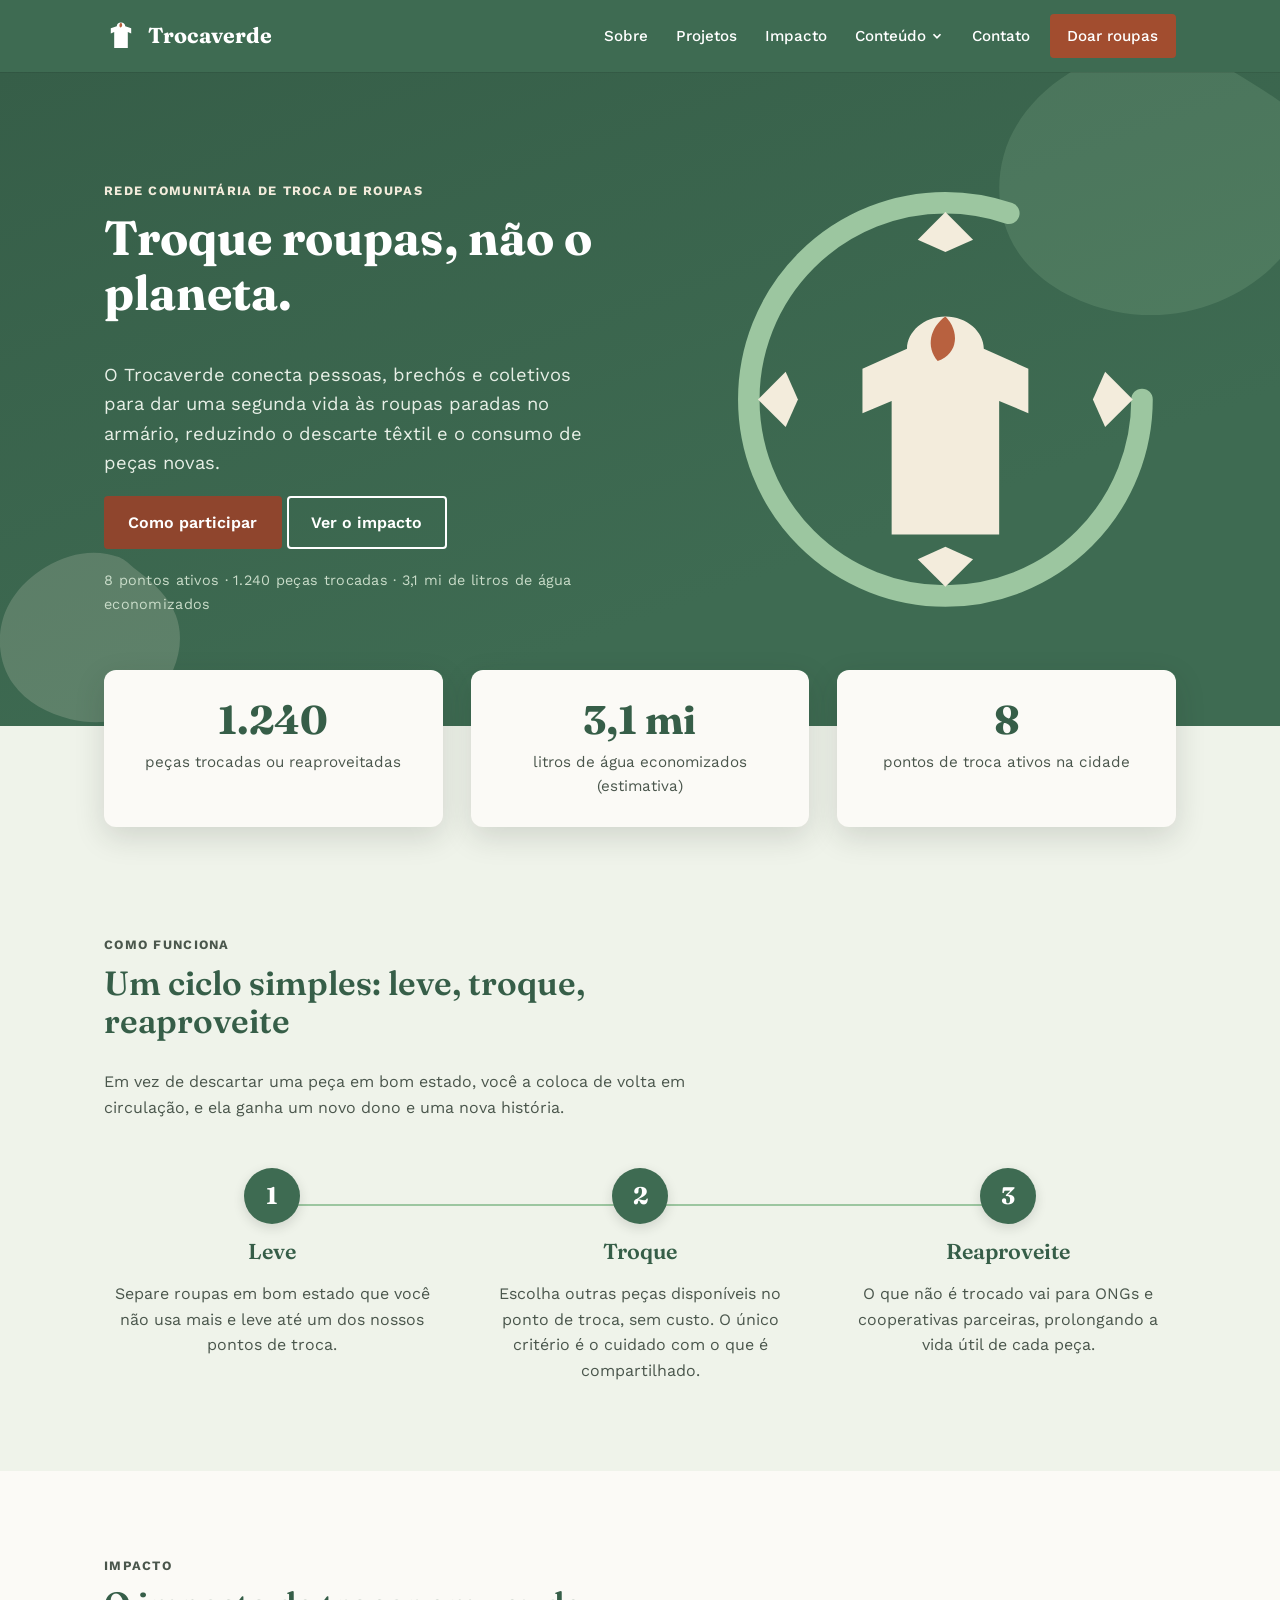
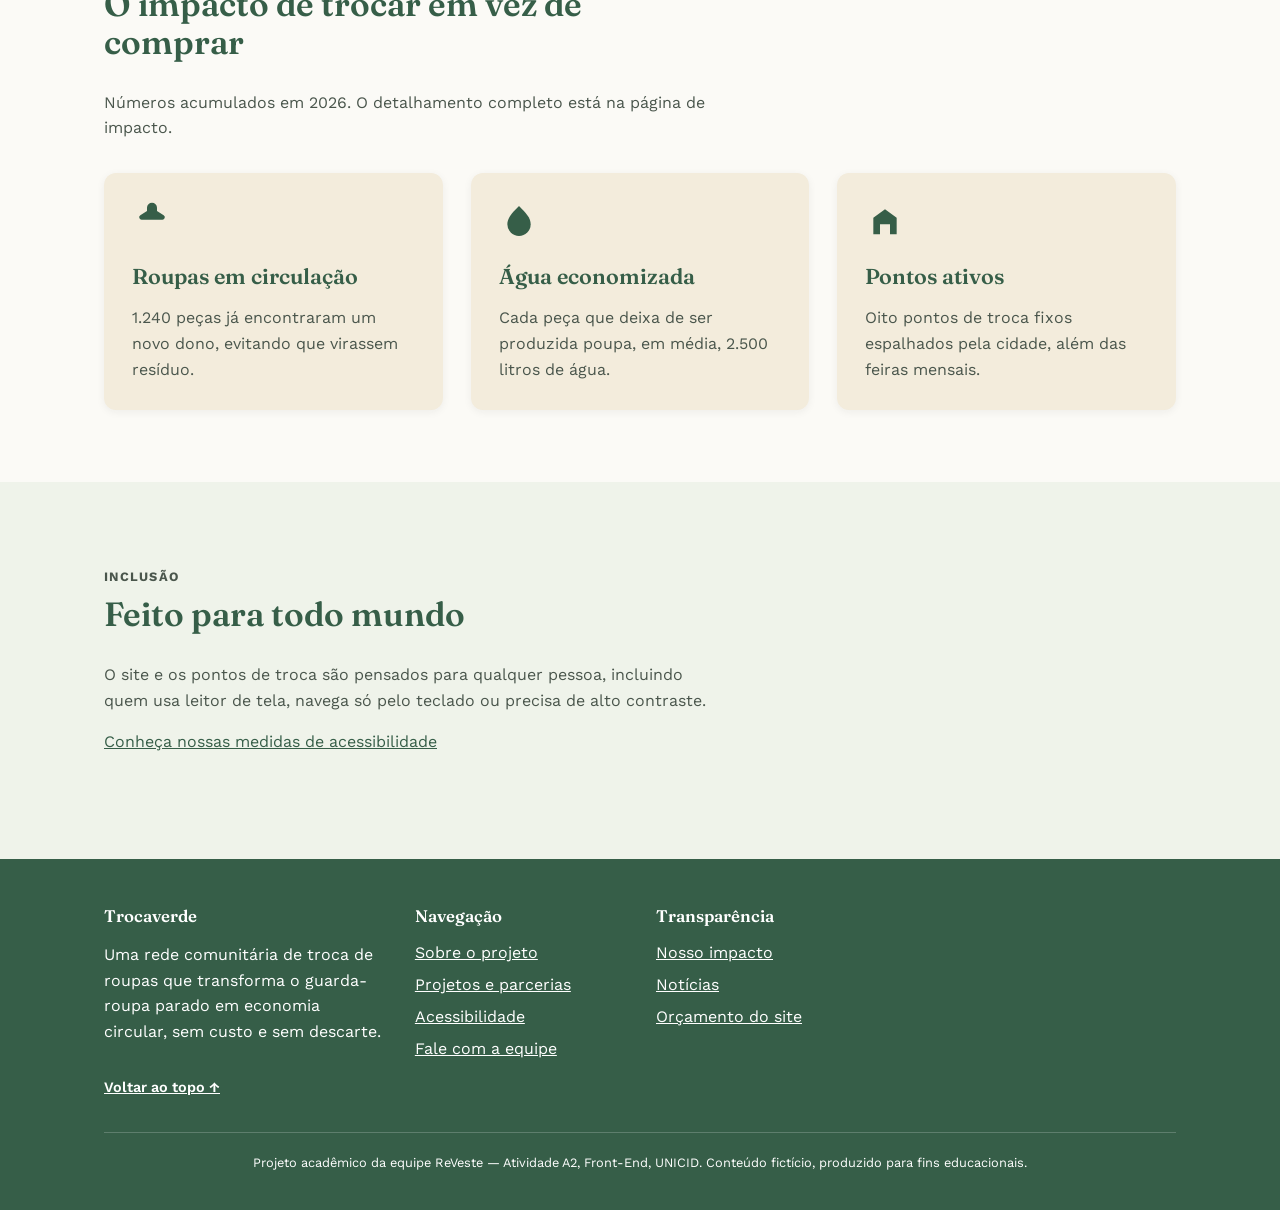
==== commit d1051ecd: "Remove newsletter subscription form from index.html Removed newsletter subscription section from the" ====
--- a/index.html
+++ b/index.html
@@ -186,16 +186,7 @@
             <li><a href="orcamento_hospedagem.html">Orçamento do site</a></li>
           </ul>
         </div>
-        <div>
-          <h2>Receba avisos das feiras</h2>
-          <form class="newsletter-form" data-newsletter-form>
-            <label for="newsletter-email" class="visually-hidden">Seu e-mail</label>
-            <input type="email" id="newsletter-email" name="newsletter-email" placeholder="seu@email.com" required autocomplete="email">
-            <button type="submit">Assinar</button>
-          </form>
-          <p class="newsletter-status" role="status" aria-live="polite" aria-atomic="true" hidden></p>
-          <p class="social-note">Um e-mail por mês, com datas e locais das próximas feiras. Sem spam.</p>
-        </div>
+        
       </div>
       <p class="footer-bottom">Projeto acadêmico da equipe ReVeste — Atividade A2, Front-End, UNICID. Conteúdo fictício, produzido para fins educacionais.</p>
     </div>
